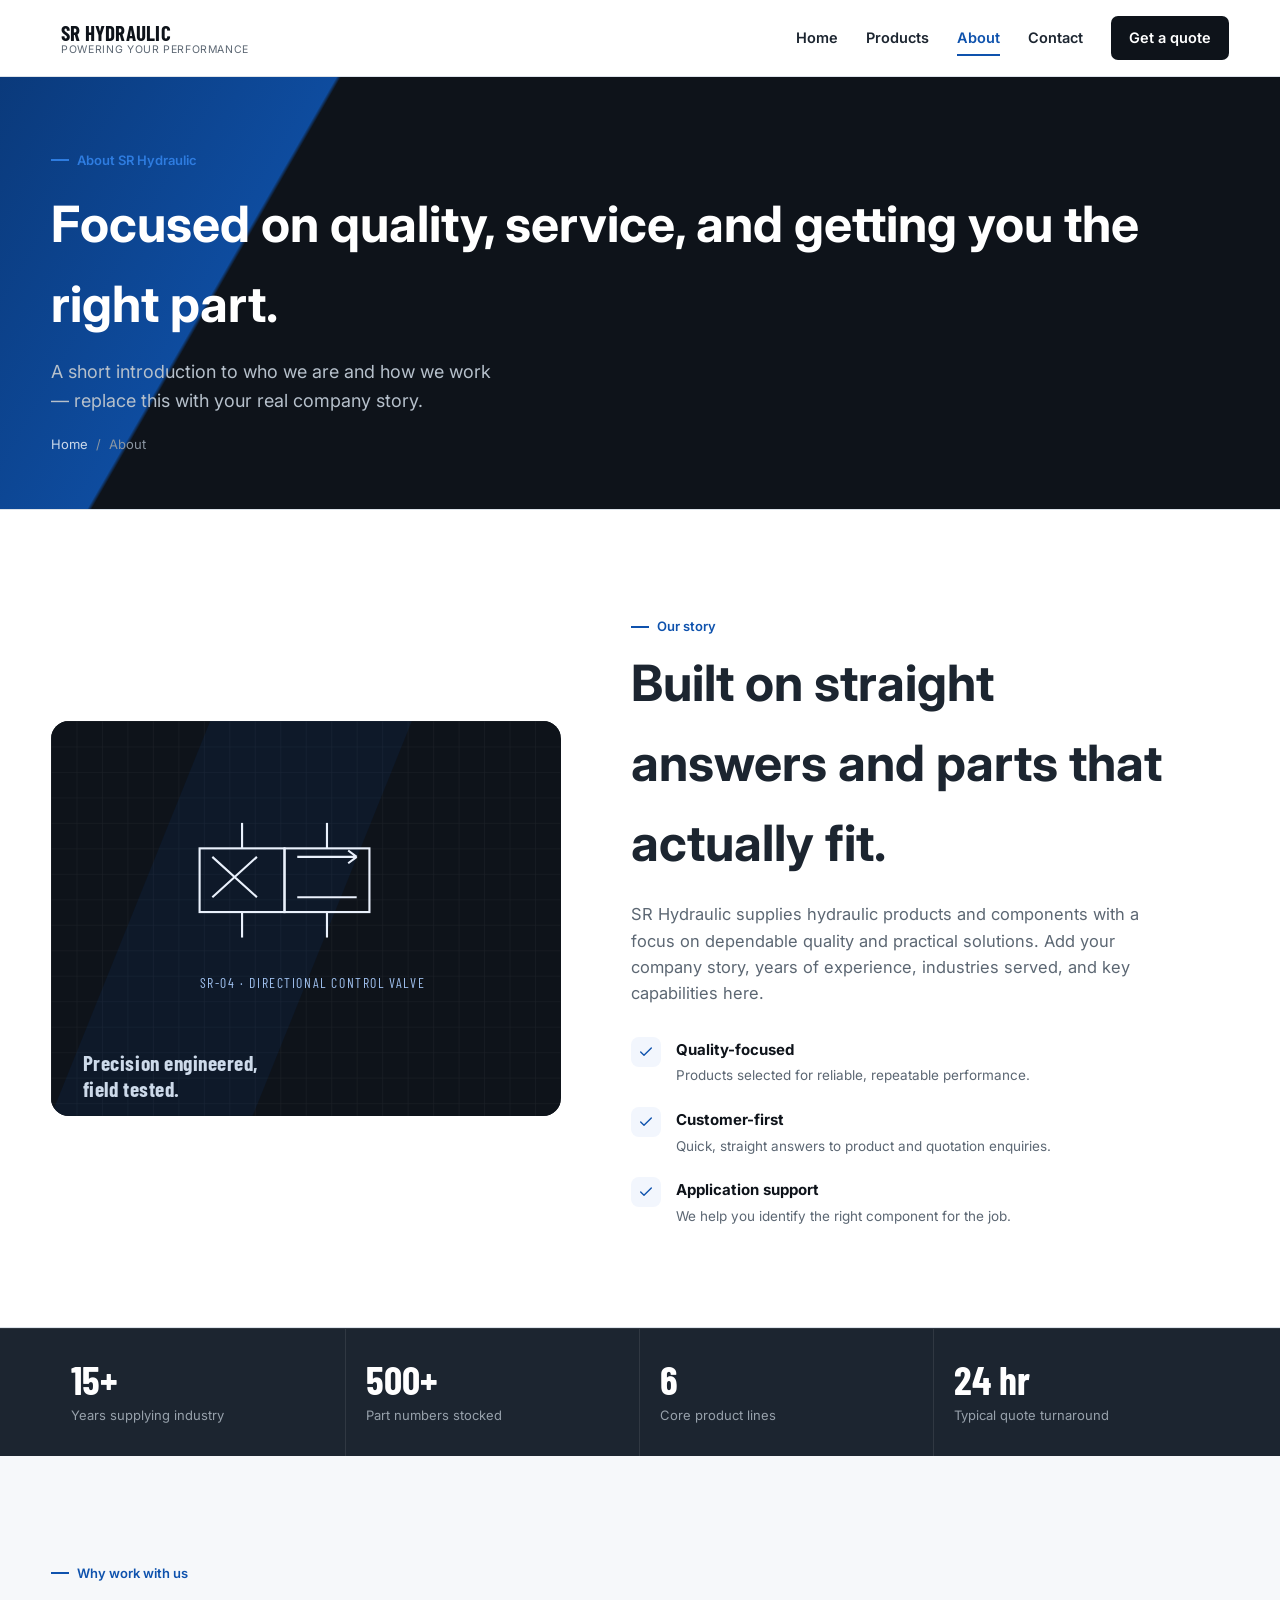
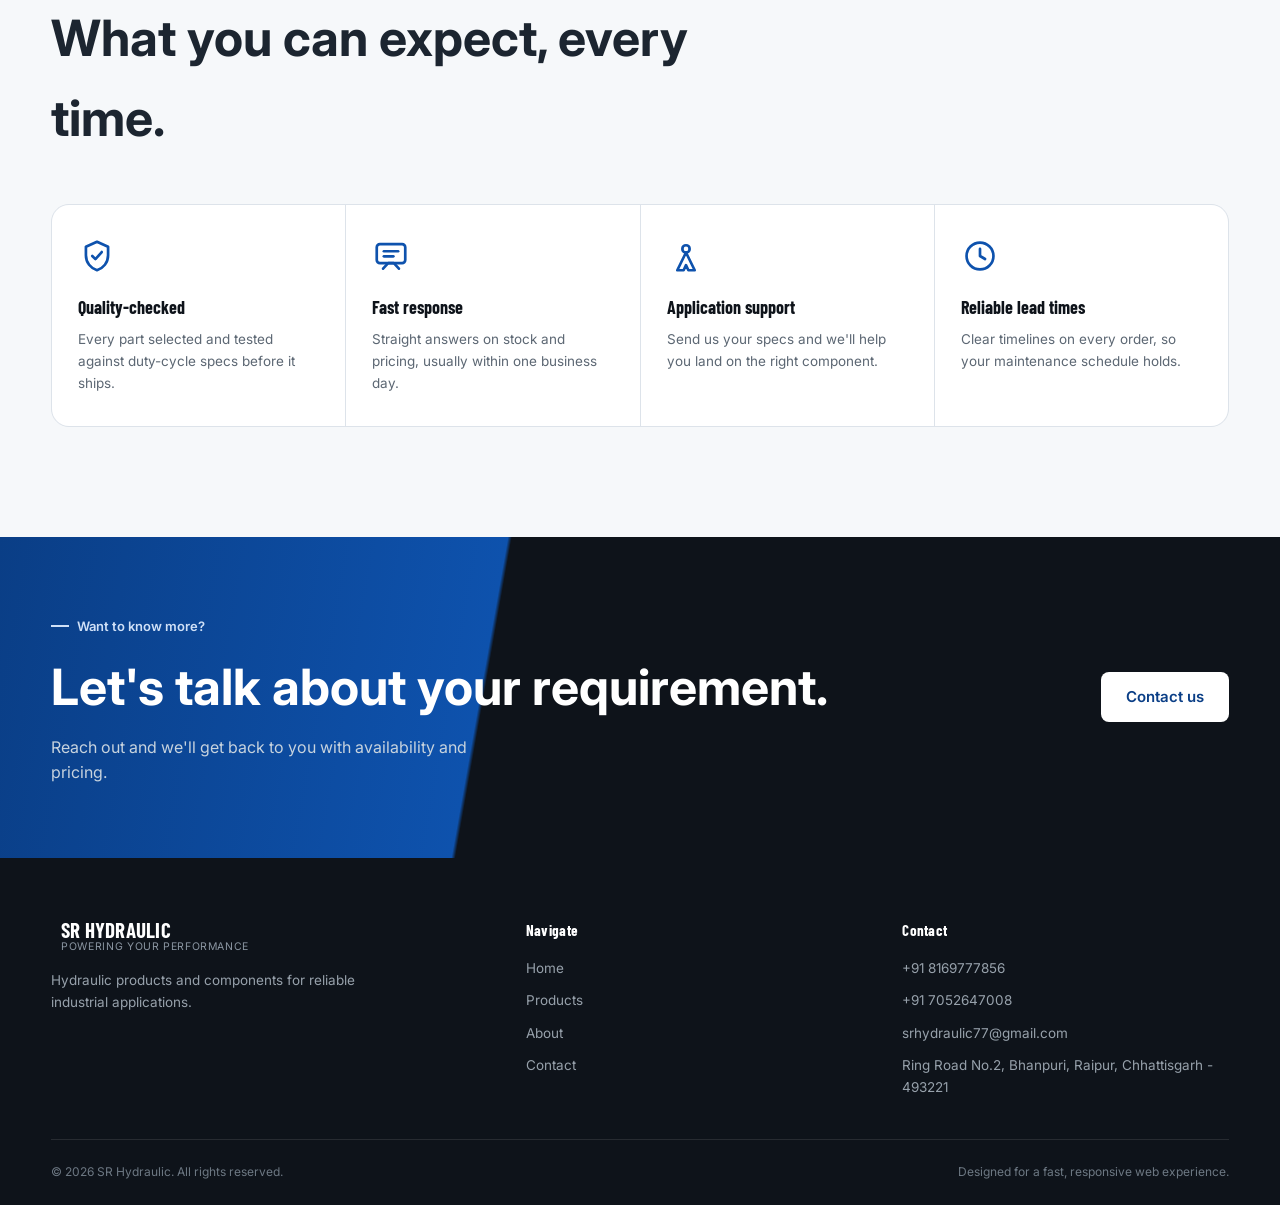
==== about.html @ 44d7937c "New upload V1" ====
<!DOCTYPE html>
<html lang="en">
<head>
  <meta charset="UTF-8" />
  <meta name="viewport" content="width=device-width, initial-scale=1.0" />
  <meta name="description" content="About SR Hydraulic - quality-focused supplier of hydraulic products and components." />
  <meta name="author" content="SR Hydraulic" />
  <title>About | SR Hydraulic</title>

  <link rel="preconnect" href="https://fonts.googleapis.com" />
  <link rel="preconnect" href="https://fonts.gstatic.com" crossorigin />
  <link href="https://fonts.googleapis.com/css2?family=Barlow+Condensed:wght@500;600;700&family=Inter:wght@400;500;600;700&display=swap" rel="stylesheet" />
  <link rel="stylesheet" href="style.css" />
</head>
<body>
  <!-- Header -->
  <header class="site-header">
    <div class="container nav-wrapper">
      <a href="index.html" class="brand" aria-label="SR Hydraulic home">
        <img src="images/logo-mark.png" alt="" class="brand-mark" />
        <span class="brand-text">
          <strong>SR HYDRAULIC</strong>
          <small>POWERING YOUR PERFORMANCE</small>
        </span>
      </a>

      <button class="menu-toggle" type="button" aria-label="Open navigation" aria-expanded="false">
        <span></span>
        <span></span>
        <span></span>
      </button>

      <nav class="main-nav" aria-label="Primary navigation">
        <a href="index.html">Home</a>
        <a href="products.html">Products</a>
        <a href="about.html">About</a>
        <a href="contact.html">Contact</a>
        <a href="contact.html" class="nav-cta">Get a quote</a>
      </nav>
    </div>
  </header>

  <main>
    <!-- Page hero -->
    <section class="page-hero">
      <div class="container">
        <span class="tag">About SR Hydraulic</span>
        <h1>Focused on quality, service, and getting you the right part.</h1>
        <p class="lede">A short introduction to who we are and how we work — replace this with your real company story.</p>
        <nav class="breadcrumb" aria-label="Breadcrumb"><a href="index.html">Home</a><span>/</span><span>About</span></nav>
      </div>
    </section>

    <!-- About -->
    <section class="about-section">
      <div class="container about-grid">
        <div class="about-panel" aria-hidden="true">
          <svg viewBox="0 0 480 372" xmlns="http://www.w3.org/2000/svg">
            <defs>
              <pattern id="grid" width="24" height="24" patternUnits="userSpaceOnUse">
                <path d="M24 0H0V24" fill="none" stroke="#ffffff" stroke-opacity="0.06" stroke-width="1"/>
              </pattern>
            </defs>
            <rect width="480" height="372" fill="#0e131a"/>
            <rect width="480" height="372" fill="url(#grid)"/>
            <polygon points="0,372 190,372 340,0 150,0" fill="#0e52ad" opacity="0.10"/>
            <g transform="translate(140,120)" stroke="#eaf1fc" stroke-width="2" fill="none">
              <rect x="0" y="0" width="80" height="60"/>
              <rect x="80" y="0" width="80" height="60"/>
              <path d="M12 46 L54 8 M54 46 L12 8"/>
              <path d="M92 8 L148 8 M148 8 L140 2 M148 8 L140 14"/>
              <path d="M92 46 L148 46"/>
              <line x1="40" y1="-24" x2="40" y2="0"/>
              <line x1="120" y1="-24" x2="120" y2="0"/>
              <line x1="40" y1="60" x2="40" y2="84"/>
              <line x1="120" y1="60" x2="120" y2="84"/>
            </g>
            <text x="140" y="252" fill="#9fc0ee" font-size="13" font-family="Barlow Condensed, sans-serif" letter-spacing="1.5">SR-04 &#183; DIRECTIONAL CONTROL VALVE</text>
            <text x="30" y="330" fill="#cddaea" font-size="20" font-family="Barlow Condensed, sans-serif" font-weight="700" letter-spacing="0.5">Precision engineered,</text>
            <text x="30" y="354" fill="#cddaea" font-size="20" font-family="Barlow Condensed, sans-serif" font-weight="700" letter-spacing="0.5">field tested.</text>
          </svg>
        </div>
        <div class="about-content">
          <span class="tag">Our story</span>
          <h2>Built on straight answers and parts that actually fit.</h2>
          <p class="lede">
            SR Hydraulic supplies hydraulic products and components with a focus on
            dependable quality and practical solutions. Add your company story, years
            of experience, industries served, and key capabilities here.
          </p>
          <div class="feature-list">
            <div class="feature-item">
              <span class="feature-icon" aria-hidden="true">
                <svg viewBox="0 0 24 24" fill="none" stroke="currentColor" stroke-width="2" stroke-linecap="round" stroke-linejoin="round"><path d="M20 6L9 17l-5-5"/></svg>
              </span>
              <div><strong>Quality-focused</strong><p>Products selected for reliable, repeatable performance.</p></div>
            </div>
            <div class="feature-item">
              <span class="feature-icon" aria-hidden="true">
                <svg viewBox="0 0 24 24" fill="none" stroke="currentColor" stroke-width="2" stroke-linecap="round" stroke-linejoin="round"><path d="M20 6L9 17l-5-5"/></svg>
              </span>
              <div><strong>Customer-first</strong><p>Quick, straight answers to product and quotation enquiries.</p></div>
            </div>
            <div class="feature-item">
              <span class="feature-icon" aria-hidden="true">
                <svg viewBox="0 0 24 24" fill="none" stroke="currentColor" stroke-width="2" stroke-linecap="round" stroke-linejoin="round"><path d="M20 6L9 17l-5-5"/></svg>
              </span>
              <div><strong>Application support</strong><p>We help you identify the right component for the job.</p></div>
            </div>
          </div>
        </div>
      </div>
    </section>

    <!-- Stats -->
    <section class="stats-strip" aria-label="SR Hydraulic at a glance">
      <div class="container stats-grid">
        <div class="stat"><strong>15+</strong><span>Years supplying industry</span></div>
        <div class="stat"><strong>500+</strong><span>Part numbers stocked</span></div>
        <div class="stat"><strong>6</strong><span>Core product lines</span></div>
        <div class="stat"><strong>24 hr</strong><span>Typical quote turnaround</span></div>
      </div>
    </section>

    <!-- Capabilities -->
    <section class="capabilities-section" style="padding-top:100px;">
      <div class="container">
        <div class="section-heading">
          <span class="tag">Why work with us</span>
          <h2>What you can expect, every time.</h2>
        </div>
        <div class="capability-grid">
          <div class="capability">
            <div class="capability-icon" aria-hidden="true">
              <svg viewBox="0 0 24 24" fill="none" stroke="currentColor" stroke-width="1.7" stroke-linecap="round" stroke-linejoin="round">
                <path d="M12 3l7 3.2v5.3c0 4.7-3 8.2-7 9.5-4-1.3-7-4.8-7-9.5V6.2z"/>
                <path d="M9 12l2 2 4-4.5"/>
              </svg>
            </div>
            <h3>Quality-checked</h3>
            <p>Every part selected and tested against duty-cycle specs before it ships.</p>
          </div>
          <div class="capability">
            <div class="capability-icon" aria-hidden="true">
              <svg viewBox="0 0 24 24" fill="none" stroke="currentColor" stroke-width="1.7" stroke-linecap="round" stroke-linejoin="round">
                <rect x="3" y="4.5" width="18" height="12" rx="2"/>
                <path d="M7 20l3.2-3.5h3.6L17 20"/>
                <line x1="7.5" y1="9" x2="16.5" y2="9"/>
                <line x1="7.5" y1="12.2" x2="13.5" y2="12.2"/>
              </svg>
            </div>
            <h3>Fast response</h3>
            <p>Straight answers on stock and pricing, usually within one business day.</p>
          </div>
          <div class="capability">
            <div class="capability-icon" aria-hidden="true">
              <svg viewBox="0 0 24 24" fill="none" stroke="currentColor" stroke-width="1.7" stroke-linecap="round" stroke-linejoin="round">
                <circle cx="12" cy="7.5" r="2.3"/>
                <path d="M12 9.8L6.5 21h4l1.5-3.2 1.5 3.2h4z"/>
              </svg>
            </div>
            <h3>Application support</h3>
            <p>Send us your specs and we'll help you land on the right component.</p>
          </div>
          <div class="capability">
            <div class="capability-icon" aria-hidden="true">
              <svg viewBox="0 0 24 24" fill="none" stroke="currentColor" stroke-width="1.7" stroke-linecap="round" stroke-linejoin="round">
                <circle cx="12" cy="12" r="8.5"/>
                <path d="M12 7.5V12l3.2 1.9"/>
              </svg>
            </div>
            <h3>Reliable lead times</h3>
            <p>Clear timelines on every order, so your maintenance schedule holds.</p>
          </div>
        </div>
      </div>
    </section>

    <!-- CTA -->
    <section class="cta-section">
      <div class="container cta-inner">
        <div>
          <span class="tag">Want to know more?</span>
          <h2>Let's talk about your requirement.</h2>
          <p>Reach out and we'll get back to you with availability and pricing.</p>
        </div>
        <a href="contact.html" class="btn btn-light">Contact us</a>
      </div>
    </section>
  </main>

  <!-- Footer -->
  <footer class="site-footer">
    <div class="container footer-inner">
      <div>
        <a href="index.html" class="brand footer-brand">
          <img src="images/logo-mark.png" alt="" class="brand-mark" />
          <span class="brand-text"><strong>SR HYDRAULIC</strong><small>POWERING YOUR PERFORMANCE</small></span>
        </a>
        <p>Hydraulic products and components for reliable industrial applications.</p>
      </div>
      <div class="footer-col">
        <h4>Navigate</h4>
        <div class="footer-links">
          <a href="index.html">Home</a>
          <a href="products.html">Products</a>
          <a href="about.html">About</a>
          <a href="contact.html">Contact</a>
        </div>
      </div>
      <div class="footer-col">
        <h4>Contact</h4>
        <div class="footer-links">
          <a href="tel:+918169777856">+91 8169777856</a>
          <a href="tel:+917052647008">+91 7052647008</a>
          <a href="mailto:srhydraulic77@gmail.com">srhydraulic77@gmail.com</a>
          <span style="color:#97a1ab">Ring Road No.2, Bhanpuri, Raipur, Chhattisgarh - 493221</span>
        </div>
      </div>
    </div>
    <div class="container footer-bottom">
      <span>&copy; 2026 SR Hydraulic. All rights reserved.</span>
      <span>Designed for a fast, responsive web experience.</span>
    </div>
  </footer>

  <script src="script.js"></script>
</body>
</html>
---- style.css ----
/* ============================================================
   SR HYDRAULIC — design tokens
   Palette pulled from the brand mark: signal blue + graphite navy.
   Display type: Barlow Condensed (technical, stencil-adjacent)
   Body type: Inter
   ============================================================ */
:root {
  --navy-950: #0e131a;
  --navy-800: #1c2530;
  --navy-700: #2a3542;
  --blue-600: #0e52ad;
  --blue-700: #0a3e86;
  --blue-500: #2e7ce0;
  --blue-100: #e6eefb;
  --blue-050: #f2f6fd;
  --steel-500: #5c6773;
  --steel-300: #97a1ab;
  --line: #dde3ea;
  --bg: #f6f8fa;
  --white: #ffffff;
  --shadow: 0 18px 40px rgba(14, 22, 33, 0.09);
  --shadow-sm: 0 6px 16px rgba(14, 22, 33, 0.07);
  --radius-lg: 18px;
  --radius-md: 12px;
  --container: 1200px;
}

* { box-sizing: border-box; margin: 0; padding: 0; }
html { scroll-behavior: smooth; }
body {
  font-family: 'Inter', system-ui, -apple-system, BlinkMacSystemFont, 'Segoe UI', sans-serif;
  color: var(--navy-800);
  background: var(--bg);
  line-height: 1.6;
  -webkit-font-smoothing: antialiased;
}
img { display: block; max-width: 100%; }
a { color: inherit; text-decoration: none; }
button, input, textarea { font: inherit; }
.container { width: min(92%, var(--container)); margin-inline: auto; }
:focus-visible { outline: 2px solid var(--blue-600); outline-offset: 3px; }

.display {
  font-family: 'Barlow Condensed', 'Inter', sans-serif;
  font-weight: 700;
  letter-spacing: -0.01em;
  line-height: 1.02;
  color: var(--navy-950);
}
h1 { font-size: clamp(38px, 4.6vw, 58px); }
h2 { font-size: clamp(32px, 4vw, 50px); }
h3 { font-size: 22px; font-family: 'Barlow Condensed', sans-serif; font-weight: 700; color: var(--navy-950); }
p { color: var(--steel-500); }
.lede { font-size: 18px; max-width: 40ch; color: var(--steel-500); }

.tag {
  display: inline-flex;
  align-items: center;
  gap: 8px;
  font-size: 13px;
  font-weight: 600;
  color: var(--blue-600);
}
.tag::before {
  content: '';
  width: 18px;
  height: 2px;
  background: var(--blue-600);
  display: inline-block;
}

.btn {
  display: inline-flex;
  align-items: center;
  justify-content: center;
  gap: 8px;
  min-height: 50px;
  padding: 0 24px;
  border-radius: 8px;
  font-weight: 600;
  font-size: 15px;
  border: 1px solid transparent;
  transition: transform .18s ease, background .18s ease, border-color .18s ease, color .18s ease;
  cursor: pointer;
}
.btn:hover { transform: translateY(-2px); }
.btn-primary { background: var(--blue-600); color: #fff; }
.btn-primary:hover { background: var(--blue-700); }
.btn-secondary { background: transparent; border-color: rgba(255,255,255,.35); color: #fff; }
.btn-secondary:hover { border-color: #fff; background: rgba(255,255,255,.08); }
.btn-outline { background: #fff; border-color: var(--line); color: var(--navy-800); }
.btn-outline:hover { border-color: var(--blue-600); color: var(--blue-600); }
.btn-light { background: #fff; color: var(--blue-700); }
.btn-light:hover { background: var(--blue-050); }
.btn-full { width: 100%; border: 0; cursor: pointer; }

/* ---------- Header ---------- */
.site-header {
  position: sticky;
  top: 0;
  z-index: 100;
  background: rgba(255, 255, 255, 0.92);
  backdrop-filter: blur(14px);
  border-bottom: 1px solid var(--line);
}
.nav-wrapper { min-height: 76px; display: flex; align-items: center; justify-content: space-between; gap: 24px; }
.brand { display: inline-flex; align-items: center; gap: 10px; }
.brand-mark { height: 34px; width: auto; display: block; }
.brand-text { display: grid; line-height: 1.1; }
.brand-text strong {
  font-family: 'Barlow Condensed', sans-serif;
  font-size: 21px;
  font-weight: 700;
  letter-spacing: 0.01em;
  color: var(--navy-950);
}
.brand-text small { color: var(--steel-500); font-size: 10.5px; letter-spacing: 0.06em; }
.main-nav { display: flex; align-items: center; gap: 28px; font-weight: 600; font-size: 14.5px; }
.main-nav a:not(.nav-cta) { position: relative; padding: 4px 0; color: var(--navy-800); }
.main-nav a:not(.nav-cta)::after {
  content: '';
  position: absolute; left: 0; right: 100%; bottom: -2px; height: 2px;
  background: var(--blue-600); transition: right .2s ease;
}
.main-nav a:not(.nav-cta):hover::after { right: 0; }
.nav-cta { padding: 10px 18px; border-radius: 7px; background: var(--navy-950); color: #fff; }
.nav-cta:hover { background: var(--blue-600); }
.menu-toggle { display: none; border: 0; background: transparent; cursor: pointer; padding: 6px; }
.menu-toggle span { display: block; width: 22px; height: 2px; background: var(--navy-950); margin: 5px 0; transition: transform .2s ease, opacity .2s ease; }

/* ---------- Shared section rhythm ---------- */
section { scroll-margin-top: 84px; }

/* ---------- Hero ---------- */
.hero {
  position: relative;
  background: var(--navy-950);
  overflow: hidden;
  padding: 84px 0 0;
}
.hero-grid { display: grid; grid-template-columns: 1.02fr .98fr; align-items: center; gap: 20px; position: relative; z-index: 2; }
.hero-content { padding-bottom: 88px; }
.hero-content .tag { color: var(--blue-500); }
.hero-content .tag::before { background: var(--blue-500); }
.hero h1 { color: #fff; margin-top: 16px; }
.hero h1 .accent-line { display: block; color: var(--blue-500); }
.hero-content > p.lede { color: #b6c0cb; margin-top: 22px; font-size: 18px; }
.hero-actions { display: flex; flex-wrap: wrap; gap: 14px; margin-top: 34px; }

.hero-visual {
  position: relative;
  align-self: stretch;
  min-height: 480px;
  display: flex;
  align-items: flex-end;
}
.hero-diagonal {
  position: absolute;
  inset: 0;
  background: linear-gradient(160deg, var(--blue-600) 0%, var(--blue-700) 46%, var(--navy-800) 46.2%, var(--navy-800) 100%);
  clip-path: polygon(18% 0, 100% 0, 100% 100%, 0% 100%);
}
.hero-schematic { position: relative; width: 100%; padding: 56px 34px 0; z-index: 1; }
.hero-schematic svg { width: 100%; height: auto; }
.hero-badge {
  position: relative;
  z-index: 2;
  margin: 0 34px 40px;
  max-width: 270px;
  padding: 18px 20px;
  border-radius: 14px;
  background: rgba(14, 19, 26, 0.55);
  border: 1px solid rgba(255,255,255,.14);
  backdrop-filter: blur(6px);
}
.hero-badge strong { display: block; font-size: 14px; color: #fff; }
.hero-badge span { display: block; font-size: 12.5px; margin-top: 4px; color: #b6c0cb; }

/* ---------- Stats strip ---------- */
.stats-strip { background: var(--navy-800); border-top: 1px solid rgba(255,255,255,.08); }
.stats-grid {
  display: grid;
  grid-template-columns: repeat(4, 1fr);
}
.stat {
  padding: 30px 20px;
  text-align: left;
  border-right: 1px solid rgba(255,255,255,.09);
}
.stat:last-child { border-right: 0; }
.stat strong {
  display: block;
  font-family: 'Barlow Condensed', sans-serif;
  font-size: 40px;
  font-weight: 700;
  color: #fff;
  line-height: 1;
}
.stat span { display: block; margin-top: 6px; font-size: 13px; color: #97a1ab; }

/* ---------- Section heading ---------- */
.section-heading { max-width: 640px; margin-bottom: 46px; }
.section-heading h2 { margin-top: 14px; }
.section-heading p { margin-top: 14px; font-size: 16px; }
.section-heading-row {
  display: flex; justify-content: space-between; align-items: flex-end; gap: 40px; margin-bottom: 46px;
}
.section-heading-row .section-heading { margin-bottom: 0; }

/* ---------- Products ---------- */
.products-section { padding: 110px 0 100px; }
.product-grid { display: grid; grid-template-columns: repeat(3, minmax(0, 1fr)); gap: 22px; }
.product-card {
  background: var(--white);
  border: 1px solid var(--line);
  border-radius: var(--radius-lg);
  padding: 30px 26px 26px;
  transition: transform .22s ease, box-shadow .22s ease, border-color .22s ease;
}
.product-card:hover { transform: translateY(-4px); box-shadow: var(--shadow-sm); border-color: transparent; }
.product-icon {
  width: 56px; height: 56px;
  display: grid; place-items: center;
  border-radius: 12px;
  background: var(--blue-050);
  color: var(--blue-600);
  margin-bottom: 20px;
}
.product-icon svg { width: 30px; height: 30px; }
.product-category { color: var(--blue-600); font-size: 11.5px; font-weight: 700; letter-spacing: 0.04em; }
.product-card h3 { margin-top: 8px; }
.product-card > p { margin-top: 9px; font-size: 14.5px; }
.product-link {
  display: inline-block; margin-top: 18px; font-weight: 600; font-size: 13.5px; color: var(--navy-950);
  border-bottom: 1px solid var(--line); padding-bottom: 2px;
}
.product-card:hover .product-link { color: var(--blue-600); border-color: var(--blue-600); }

/* ---------- Capabilities ---------- */
.capabilities-section { padding: 0 0 110px; }
.capability-grid { display: grid; grid-template-columns: repeat(4, 1fr); gap: 1px; background: var(--line); border: 1px solid var(--line); border-radius: var(--radius-lg); overflow: hidden; }
.capability {
  background: var(--white);
  padding: 32px 26px;
}
.capability-icon { width: 38px; height: 38px; color: var(--blue-600); margin-bottom: 18px; }
.capability-icon svg { width: 100%; height: 100%; }
.capability h3 { font-size: 18px; }
.capability p { margin-top: 8px; font-size: 13.5px; }

/* ---------- About ---------- */
.about-section { padding: 100px 0; background: var(--white); border-top: 1px solid var(--line); border-bottom: 1px solid var(--line); }
.about-grid { display: grid; grid-template-columns: .92fr 1.08fr; gap: 70px; align-items: center; }
.about-panel {
  position: relative;
  aspect-ratio: 4 / 3.1;
  border-radius: var(--radius-lg);
  background: var(--navy-950);
  overflow: hidden;
}
.about-panel svg { width: 100%; height: 100%; }
.about-content .tag { margin-bottom: 6px; }
.about-content h2 { max-width: 560px; }
.about-content > p.lede { margin-top: 18px; max-width: 54ch; font-size: 16.5px; }
.feature-list { display: grid; gap: 20px; margin-top: 30px; }
.feature-item { display: flex; gap: 15px; align-items: flex-start; }
.feature-icon {
  flex: 0 0 auto; width: 30px; height: 30px; display: grid; place-items: center;
  border-radius: 8px; background: var(--blue-050); color: var(--blue-600);
}
.feature-icon svg { width: 16px; height: 16px; }
.feature-item strong { font-size: 15px; color: var(--navy-950); }
.feature-item p { font-size: 13.5px; margin-top: 3px; }

/* ---------- CTA ---------- */
.cta-section {
  position: relative;
  padding: 72px 0;
  background: linear-gradient(100deg, var(--blue-700) 0%, var(--blue-600) 38%, var(--navy-950) 38.3%, var(--navy-950) 100%);
  color: #fff;
  overflow: hidden;
}
.cta-inner { display: flex; align-items: center; justify-content: space-between; gap: 35px; }
.cta-section .tag { color: #cfe0f7; }
.cta-section .tag::before { background: #cfe0f7; }
.cta-section h2 { color: #fff; margin-top: 10px; }
.cta-section p { color: #c7d3de; margin-top: 8px; max-width: 46ch; }

/* ---------- Contact ---------- */
.contact-section { padding: 110px 0; }
.contact-grid { display: grid; grid-template-columns: .88fr 1.12fr; gap: 70px; align-items: start; }
.contact-copy h2 { max-width: 480px; }
.contact-copy > p.lede { margin-top: 16px; max-width: 50ch; }
.contact-details { display: grid; gap: 14px; margin-top: 32px; }
.contact-item { display: flex; gap: 14px; align-items: center; }
.contact-icon { width: 44px; height: 44px; display: grid; place-items: center; border-radius: 10px; background: var(--blue-050); color: var(--blue-600); flex: 0 0 auto; }
.contact-icon svg { width: 19px; height: 19px; }
.contact-item small, .contact-item strong { display: block; }
.contact-item small { color: var(--steel-500); font-size: 11.5px; }
.contact-item strong { font-size: 14.5px; margin-top: 2px; font-weight: 600; }
.social-links { display: flex; flex-wrap: wrap; gap: 9px; margin-top: 30px; }
.social-links a { border: 1px solid var(--line); border-radius: 999px; padding: 9px 15px; font-size: 12.5px; font-weight: 600; }
.social-links a:hover { border-color: var(--blue-600); color: var(--blue-600); }

.contact-form { background: #fff; padding: 30px; border: 1px solid var(--line); border-radius: var(--radius-lg); box-shadow: var(--shadow-sm); }
.form-row { display: grid; grid-template-columns: 1fr 1fr; gap: 14px; }
.form-group { display: grid; gap: 7px; margin-bottom: 16px; }
.form-group label { font-size: 12.5px; font-weight: 600; color: var(--navy-800); }
.form-group input, .form-group textarea {
  width: 100%; border: 1px solid var(--line); border-radius: 9px; padding: 12px 13px;
  outline: none; background: var(--bg); color: var(--navy-950);
}
.form-group input:focus, .form-group textarea:focus { border-color: var(--blue-600); box-shadow: 0 0 0 3px rgba(14, 82, 173, .1); background: #fff; }
.form-group textarea { resize: vertical; min-height: 130px; }
.form-note { font-size: 11.5px; margin-top: 12px; color: var(--steel-300); }

/* ---------- Footer ---------- */
.site-footer { background: var(--navy-950); color: #fff; padding: 60px 0 24px; }
.footer-inner { display: grid; grid-template-columns: 1.3fr 1fr 1fr; gap: 50px; padding-bottom: 40px; }
.footer-brand { margin-bottom: 14px; }
.footer-brand .brand-text strong { color: #fff; }
.footer-brand .brand-text small { color: #8b96a2; }
.footer-inner p { color: #97a1ab; max-width: 320px; font-size: 13.5px; margin-top: 4px; }
.footer-col h4 { font-family: 'Barlow Condensed', sans-serif; font-size: 15px; font-weight: 700; color: #fff; margin-bottom: 16px; letter-spacing: 0.02em; }
.footer-links { display: grid; gap: 11px; font-size: 13.5px; }
.footer-links a { color: #97a1ab; }
.footer-links a:hover { color: #fff; }
.footer-bottom {
  border-top: 1px solid rgba(255,255,255,.1); padding-top: 22px;
  display: flex; justify-content: space-between; gap: 20px; color: #6d7883; font-size: 12px;
}

/* ============================================================
   Responsive
   ============================================================ */
@media (max-width: 1020px) {
  .hero-grid { grid-template-columns: 1fr; }
  .hero-visual { min-height: 340px; margin-top: 10px; }
  .hero-content { padding-bottom: 50px; }
  .about-grid, .contact-grid { grid-template-columns: 1fr; gap: 46px; }
  .about-panel { max-width: 560px; }
  .product-grid { grid-template-columns: repeat(2, minmax(0, 1fr)); }
  .capability-grid { grid-template-columns: repeat(2, 1fr); }
  .stats-grid { grid-template-columns: repeat(2, 1fr); }
  .stat:nth-child(2) { border-right: 0; }
  .stat { border-bottom: 1px solid rgba(255,255,255,.09); }
  .footer-inner { grid-template-columns: 1fr 1fr; }
}

@media (max-width: 720px) {
  .nav-wrapper { min-height: 68px; }
  .menu-toggle { display: block; }
  .main-nav {
    display: none; position: absolute; top: 68px; left: 0; width: 100%; padding: 14px 4% 20px;
    background: #fff; border-bottom: 1px solid var(--line); box-shadow: 0 12px 24px rgba(17,35,45,.08);
    flex-direction: column; align-items: stretch; gap: 0;
  }
  .main-nav.is-open { display: flex; }
  .main-nav a:not(.nav-cta) { padding: 13px 0; }
  .main-nav a:not(.nav-cta)::after { display: none; }
  .nav-cta { text-align: center; margin-top: 6px; }

  .hero { padding-top: 56px; }
  .hero-content { padding-bottom: 40px; }
  .hero-actions { flex-direction: column; align-items: stretch; }
  .hero-diagonal { clip-path: polygon(0 8%, 100% 0, 100% 100%, 0 100%); }

  .section-heading-row { flex-direction: column; align-items: flex-start; gap: 16px; }
  .products-section, .capabilities-section + .about-section, .about-section, .contact-section { padding: 70px 0; }
  .products-section { padding-top: 76px; }
  .capabilities-section { padding-bottom: 76px; }
  .product-grid { grid-template-columns: 1fr; }
  .capability-grid { grid-template-columns: 1fr; }
  .stats-grid { grid-template-columns: 1fr 1fr; }

  .cta-inner { flex-direction: column; align-items: flex-start; }
  .contact-form { padding: 22px; }
  .form-row { grid-template-columns: 1fr; gap: 0; }

  .footer-inner { grid-template-columns: 1fr; gap: 30px; }
  .footer-bottom { flex-direction: column; }
}

@media (max-width: 430px) {
  h1 { font-size: 38px; }
  h2 { font-size: 29px; }
  .brand-text small { display: none; }
  .stats-grid { grid-template-columns: 1fr 1fr; }
  .stat { padding: 22px 16px; }
}

/* ============================================================
   Nav active state + animated menu icon
   ============================================================ */
.main-nav a[aria-current="page"]:not(.nav-cta) { color: var(--blue-600); }
.main-nav a[aria-current="page"]:not(.nav-cta)::after { right: 0; }
.menu-toggle.is-active span:nth-child(1) { transform: translateY(7px) rotate(45deg); }
.menu-toggle.is-active span:nth-child(2) { opacity: 0; }
.menu-toggle.is-active span:nth-child(3) { transform: translateY(-7px) rotate(-45deg); }

/* ============================================================
   Inner-page hero banner (Products / About / Contact)
   ============================================================ */
.page-hero {
  position: relative;
  background: var(--navy-950);
  overflow: hidden;
  padding: 66px 0 54px;
}
.page-hero::before {
  content: '';
  position: absolute; inset: 0;
  background: linear-gradient(120deg, var(--blue-700) 0%, var(--blue-600) 22%, transparent 22.3%);
  opacity: 0.9;
}
.page-hero .container { position: relative; z-index: 1; }
.page-hero .tag { color: var(--blue-500); }
.page-hero .tag::before { background: var(--blue-500); }
.page-hero h1 { color: #fff; margin-top: 14px; font-size: clamp(34px, 4.4vw, 50px); }
.page-hero p.lede { color: #b6c0cb; margin-top: 14px; }
.breadcrumb { display: flex; gap: 8px; align-items: center; font-size: 13px; color: #8b96a2; margin-top: 18px; }
.breadcrumb a { color: #cddaea; }
.breadcrumb a:hover { color: #fff; }

/* ============================================================
   Product image frame (used in product cards + carousel)
   ============================================================ */
 .product-image {
  width: 100%;
  height: 300px;
  border-radius: var(--radius-md);
  overflow: hidden;
  background: #fff;
  margin-bottom: 18px;
  display: flex;
  align-items: center;
  justify-content: center;
}

.product-image img {
  width: 100%;
  height: 100%;
  object-fit: contain;
  object-position: center;
}
 
 
   /**  
.product-image {
  aspect-ratio: 4 / 3;
  border-radius: var(--radius-md);
  overflow: hidden;
  background: var(--navy-950);
  margin-bottom: 18px;
}
.product-image img { width: 100%; height: 100%; object-fit: cover; }**/

.product-card.has-image .product-icon { display: none; }
.product-card .card-actions { display: flex; align-items: center; gap: 16px; margin-top: 18px; }
.btn-enquire {
  display: inline-flex; align-items: center; gap: 8px;
  border: 1px solid var(--blue-600); color: var(--blue-600);
  background: transparent; border-radius: 8px; padding: 10px 16px;
  font-weight: 600; font-size: 13.5px; cursor: pointer;
  transition: background .18s ease, color .18s ease, transform .18s ease;
}
.btn-enquire:hover { background: var(--blue-600); color: #fff; transform: translateY(-2px); }

/* Products page grid gets a touch more breathing room per card */
.products-page .product-grid { gap: 26px; }
.products-page .product-card { padding: 20px 20px 24px; }

/* ============================================================
   Featured products carousel (Home)
   ============================================================ */
.carousel-section { padding: 100px 0 110px; }
.carousel-wrap { position: relative; }
.carousel-viewport { overflow: hidden; }
.carousel-track {
  display: flex;
  gap: 22px;
  transition: transform .5s cubic-bezier(.22,.61,.36,1);
  will-change: transform;
}
.carousel-slide {
  flex: 0 0 calc((100% - 44px) / 3);
  min-width: 0;
}
.carousel-card {
  background: var(--white);
  border: 1px solid var(--line);
  border-radius: var(--radius-lg);
  overflow: hidden;
  height: 100%;
  display: flex;
  flex-direction: column;
  transition: box-shadow .22s ease, transform .22s ease;
}
.carousel-card:hover { box-shadow: var(--shadow-sm); transform: translateY(-4px); }
.carousel-card .product-image { margin-bottom: 0; border-radius: 0; aspect-ratio: 4/3; }
.carousel-card-body { padding: 22px 22px 24px; display: flex; flex-direction: column; flex: 1; }
.carousel-card-body p { font-size: 14px; margin-top: 8px; flex: 1; }
.carousel-card .card-actions { margin-top: 16px; }

.carousel-controls {
  display: flex; align-items: center; justify-content: center; gap: 22px;
  margin-top: 34px;
}
.carousel-arrow {
  width: 44px; height: 44px; border-radius: 50%;
  border: 1px solid var(--line); background: #fff;
  display: grid; place-items: center; cursor: pointer;
  color: var(--navy-950);
  transition: border-color .18s ease, color .18s ease, background .18s ease, transform .18s ease;
}
.carousel-arrow svg { width: 18px; height: 18px; }
.carousel-arrow:hover:not(:disabled) { border-color: var(--blue-600); color: var(--blue-600); transform: translateY(-1px); }
.carousel-arrow:disabled { opacity: 0.35; cursor: default; }
.carousel-dots { display: flex; align-items: center; gap: 9px; }
.carousel-dot {
  width: 8px; height: 8px; border-radius: 50%; border: 0; padding: 0;
  background: var(--line); cursor: pointer; transition: background .18s ease, transform .18s ease;
}
.carousel-dot.is-active { background: var(--blue-600); transform: scale(1.3); }

@media (max-width: 1080px) {
  .carousel-slide { flex-basis: calc((100% - 22px) / 2); }
}
@media (max-width: 720px) {
  .carousel-slide { flex-basis: 100%; }
  .carousel-section { padding: 70px 0 76px; }
}

/* ============================================================
   Enquiry modal
   ============================================================ */
.modal-overlay {
  position: fixed; inset: 0; z-index: 1000;
  background: rgba(14, 19, 26, 0.6);
  backdrop-filter: blur(3px);
  display: flex; align-items: center; justify-content: center;
  padding: 20px;
  opacity: 0; visibility: hidden;
  transition: opacity .25s ease, visibility 0s linear .25s;
}
.modal-overlay.is-open { opacity: 1; visibility: visible; transition: opacity .25s ease; }
.modal-dialog {
  background: #fff;
  border-radius: var(--radius-lg);
  width: 100%; max-width: 480px;
  max-height: 90vh; overflow-y: auto;
  padding: 30px;
  box-shadow: 0 30px 70px rgba(10,14,20,.35);
  transform: translateY(18px) scale(.97);
  opacity: 0;
  transition: transform .3s cubic-bezier(.22,.61,.36,1), opacity .25s ease;
}
.modal-overlay.is-open .modal-dialog { transform: translateY(0) scale(1); opacity: 1; }
.modal-head { display: flex; align-items: flex-start; justify-content: space-between; gap: 20px; margin-bottom: 6px; }
.modal-head h3 { font-size: 24px; }
.modal-close {
  flex: 0 0 auto; width: 34px; height: 34px; border-radius: 50%; border: 1px solid var(--line);
  background: #fff; display: grid; place-items: center; cursor: pointer; color: var(--steel-500);
  transition: border-color .18s ease, color .18s ease;
}
.modal-close:hover { border-color: var(--blue-600); color: var(--blue-600); }
.modal-close svg { width: 15px; height: 15px; }
.modal-sub { font-size: 13.5px; color: var(--steel-500); margin-bottom: 20px; }
body.modal-open { overflow: hidden; }

/* ============================================================
   Contact map
   ============================================================ */
.map-section { padding: 0 0 110px; }
.map-frame {
  border-radius: var(--radius-lg);
  overflow: hidden;
  border: 1px solid var(--line);
  aspect-ratio: 16 / 6;
  background: var(--blue-050);
}
.map-frame iframe { width: 100%; height: 100%; border: 0; display: block; }
.map-note { display: flex; align-items: center; gap: 10px; margin-top: 14px; font-size: 12.5px; color: var(--steel-300); }

@media (max-width: 720px) {
  .map-frame { aspect-ratio: 4 / 5; }
}

@media (prefers-reduced-motion: reduce) {
  * { transition: none !important; }
  html { scroll-behavior: auto; }
}
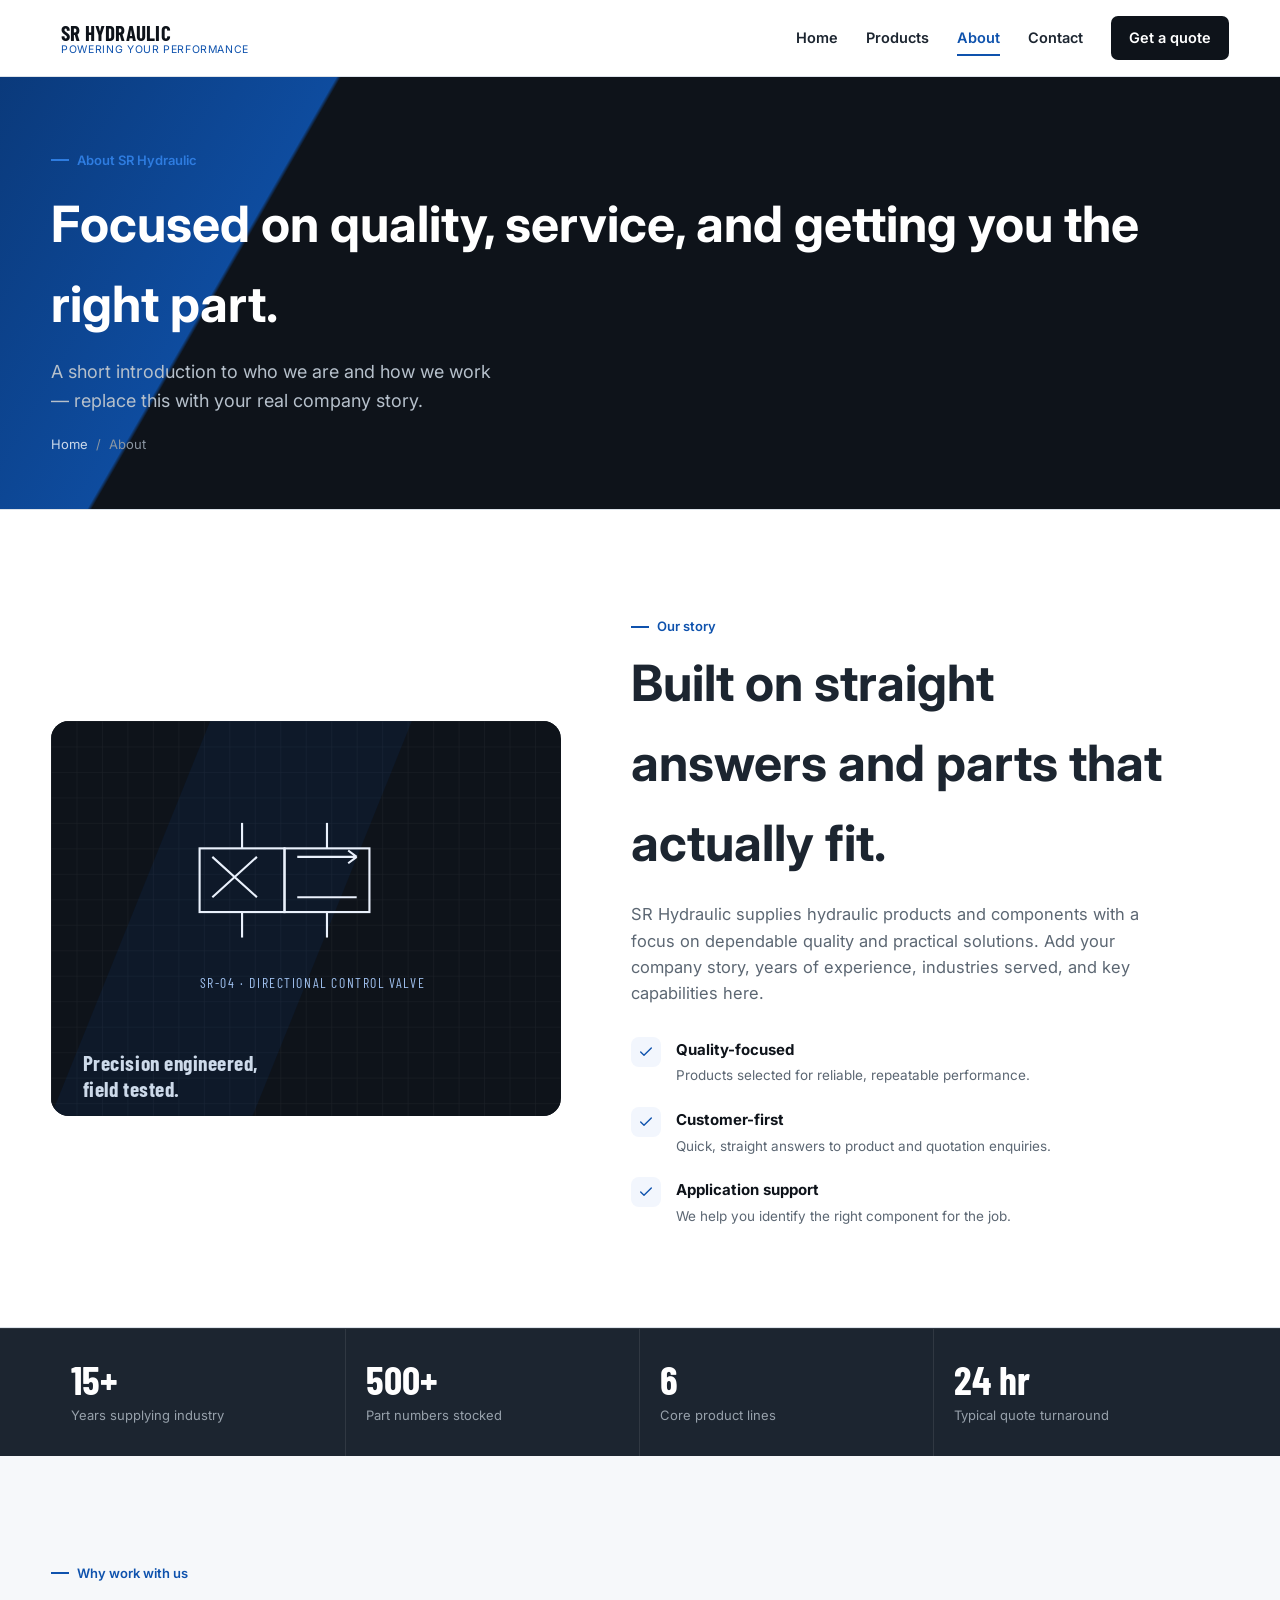
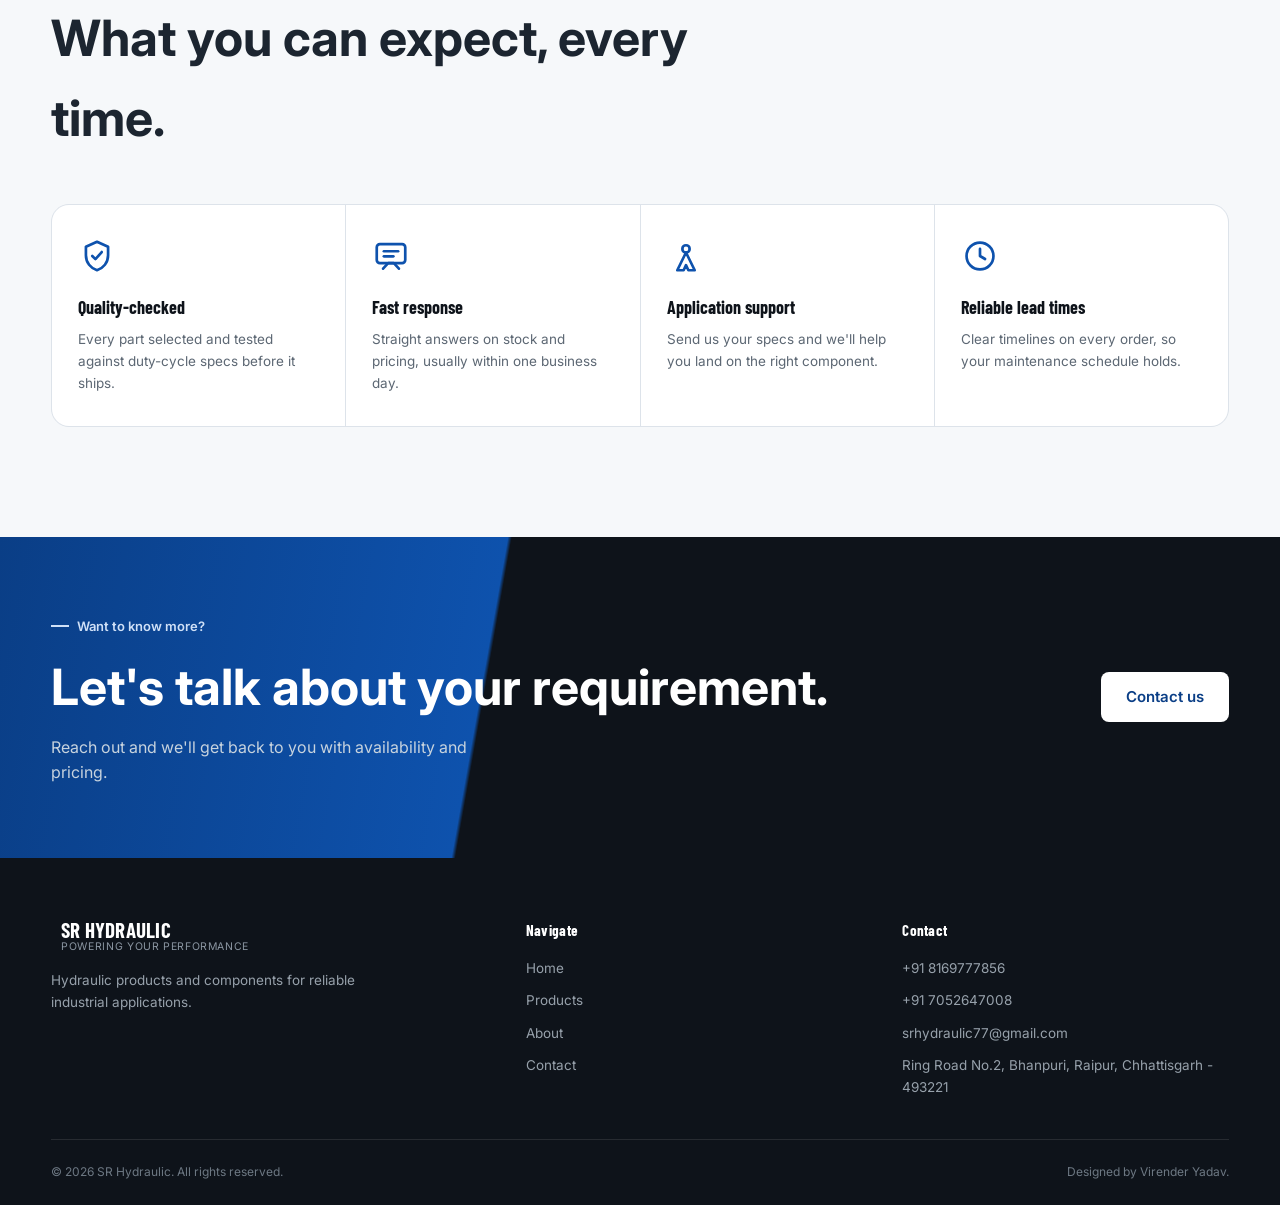
==== commit 51a3461e: "Add files via upload" ====
--- a/about.html
+++ b/about.html
@@ -20,7 +20,7 @@
         <img src="images/logo-mark.png" alt="" class="brand-mark" />
         <span class="brand-text">
           <strong>SR HYDRAULIC</strong>
-          <small>POWERING YOUR PERFORMANCE</small>
+          <small><font color="#0e52ad">POWERING YOUR PERFORMANCE</font></small>
         </span>
       </a>
 
@@ -220,7 +220,7 @@
     </div>
     <div class="container footer-bottom">
       <span>&copy; 2026 SR Hydraulic. All rights reserved.</span>
-      <span>Designed for a fast, responsive web experience.</span>
+      <span>Designed by Virender Yadav.</span>
     </div>
   </footer>
 
--- a/style.css
+++ b/style.css
@@ -134,7 +134,12 @@
 /* ---------- Hero ---------- */
 .hero {
   position: relative;
-  background: var(--navy-950);
+  background-image:
+    linear-gradient(90deg, rgba(14,19,26,0.45) 0%, rgba(14,19,26,0.60) 45%, rgba(14,19,26,0.60) 65%, var(--navy-950) 78%),
+    url('https://images.pexels.com/photos/36532643/pexels-photo-36532643.jpeg?auto=compress&cs=tinysrgb&w=1600');
+  background-size: cover;
+  background-position: center;
+  background-color: var(--navy-950);
   overflow: hidden;
   padding: 84px 0 0;
 }
@@ -157,8 +162,9 @@
 .hero-diagonal {
   position: absolute;
   inset: 0;
-  background: linear-gradient(160deg, var(--blue-600) 0%, var(--blue-700) 46%, var(--navy-800) 46.2%, var(--navy-800) 100%);
+  background: linear-gradient(160deg, rgba(14,82,173,0.8) 0%, rgba(10,62,134,0.8) 46%, rgba(28,37,48,0.8) 46.2%, rgba(28,37,48,0.8) 100%);
   clip-path: polygon(18% 0, 100% 0, 100% 100%, 0% 100%);
+  opacity: 0.95;
 }
 .hero-schematic { position: relative; width: 100%; padding: 56px 34px 0; z-index: 1; }
 .hero-schematic svg { width: 100%; height: auto; }
@@ -335,7 +341,7 @@
    ============================================================ */
 @media (max-width: 1020px) {
   .hero-grid { grid-template-columns: 1fr; }
-  .hero-visual { min-height: 340px; margin-top: 10px; }
+  .hero-visual { display : none; min-height: 340px; margin-top: 10px; }
   .hero-content { padding-bottom: 50px; }
   .about-grid, .contact-grid { grid-template-columns: 1fr; gap: 46px; }
   .about-panel { max-width: 560px; }
@@ -363,7 +369,7 @@
   .hero { padding-top: 56px; }
   .hero-content { padding-bottom: 40px; }
   .hero-actions { flex-direction: column; align-items: stretch; }
-  .hero-diagonal { clip-path: polygon(0 8%, 100% 0, 100% 100%, 0 100%); }
+  .hero-diagonal { display:none; clip-path: polygon(0 8%, 100% 0, 100% 100%, 0 100%); }
 
   .section-heading-row { flex-direction: column; align-items: flex-start; gap: 16px; }
   .products-section, .capabilities-section + .about-section, .about-section, .contact-section { padding: 70px 0; }
@@ -586,6 +592,91 @@
   .map-frame { aspect-ratio: 4 / 5; }
 }
 
+/* ============================================================
+   Product showcase slider (Home) — full-width fading gallery
+   ============================================================ */
+.showcase-section { background: var(--navy-950); }
+.showcase-slider {
+  position: relative;
+  overflow: hidden;
+  height: 560px;
+}
+.showcase-track { position: relative; width: 100%; height: 100%; }
+.showcase-slide {
+  position: absolute;
+  inset: 0;
+  background-size: cover;
+  background-position: center;
+  background-color: var(--navy-950);
+  opacity: 0;
+  visibility: hidden;
+  transition: opacity 900ms ease;
+  display: flex;
+  align-items: center;
+}
+.showcase-slide.is-active { opacity: 1; visibility: visible; }
+.showcase-scrim {
+  position: absolute;
+  inset: 0;
+  background: linear-gradient(90deg, rgba(10,14,20,0.92) 0%, rgba(10,14,20,0.72) 38%, rgba(10,14,20,0.25) 68%, rgba(10,14,20,0.05) 100%);
+}
+.showcase-content { position: relative; max-width: 620px; z-index: 1; }
+.showcase-content .tag-light { color: #7fb0f0; }
+.showcase-content .tag-light::before { background: #7fb0f0; }
+.showcase-content h2 { color: #fff; margin: 14px 0 16px; font-size: clamp(28px, 3.4vw, 42px); }
+.showcase-content p { color: #cddaea; max-width: 46ch; margin-bottom: 26px; }
+
+.showcase-arrow {
+  position: absolute;
+  top: 50%;
+  transform: translateY(-50%);
+  width: 46px;
+  height: 46px;
+  border-radius: 50%;
+  border: 1px solid rgba(255,255,255,0.3);
+  background: rgba(14,19,26,0.45);
+  color: #fff;
+  display: grid;
+  place-items: center;
+  cursor: pointer;
+  z-index: 2;
+  transition: border-color .18s ease, background .18s ease, transform .18s ease;
+}
+.showcase-arrow:hover { border-color: #fff; background: rgba(14,19,26,0.75); }
+.showcase-arrow svg { width: 20px; height: 20px; }
+.showcase-arrow.prev { left: 24px; }
+.showcase-arrow.next { right: 24px; }
+
+.showcase-dots {
+  position: absolute;
+  left: 0;
+  right: 0;
+  bottom: 22px;
+  display: flex;
+  justify-content: center;
+  gap: 10px;
+  z-index: 2;
+}
+.showcase-dot {
+  width: 9px;
+  height: 9px;
+  border-radius: 50%;
+  border: 1px solid rgba(255,255,255,0.55);
+  background: transparent;
+  cursor: pointer;
+  padding: 0;
+  transition: background .18s ease, transform .18s ease, width .18s ease;
+}
+.showcase-dot.is-active { background: var(--blue-500); border-color: var(--blue-500); width: 26px; border-radius: 5px; }
+
+@media (max-width: 860px) {
+  .showcase-slider { height: 620px; }
+  .showcase-content { max-width: 90%; }
+  .showcase-scrim { background: linear-gradient(180deg, rgba(10,14,20,0.35) 0%, rgba(10,14,20,0.88) 62%, rgba(10,14,20,0.96) 100%); }
+  .showcase-content { padding-top: 40vh; }
+  .showcase-arrow { width: 40px; height: 40px; }
+}
+
 @media (prefers-reduced-motion: reduce) {
   * { transition: none !important; }
   html { scroll-behavior: auto; }
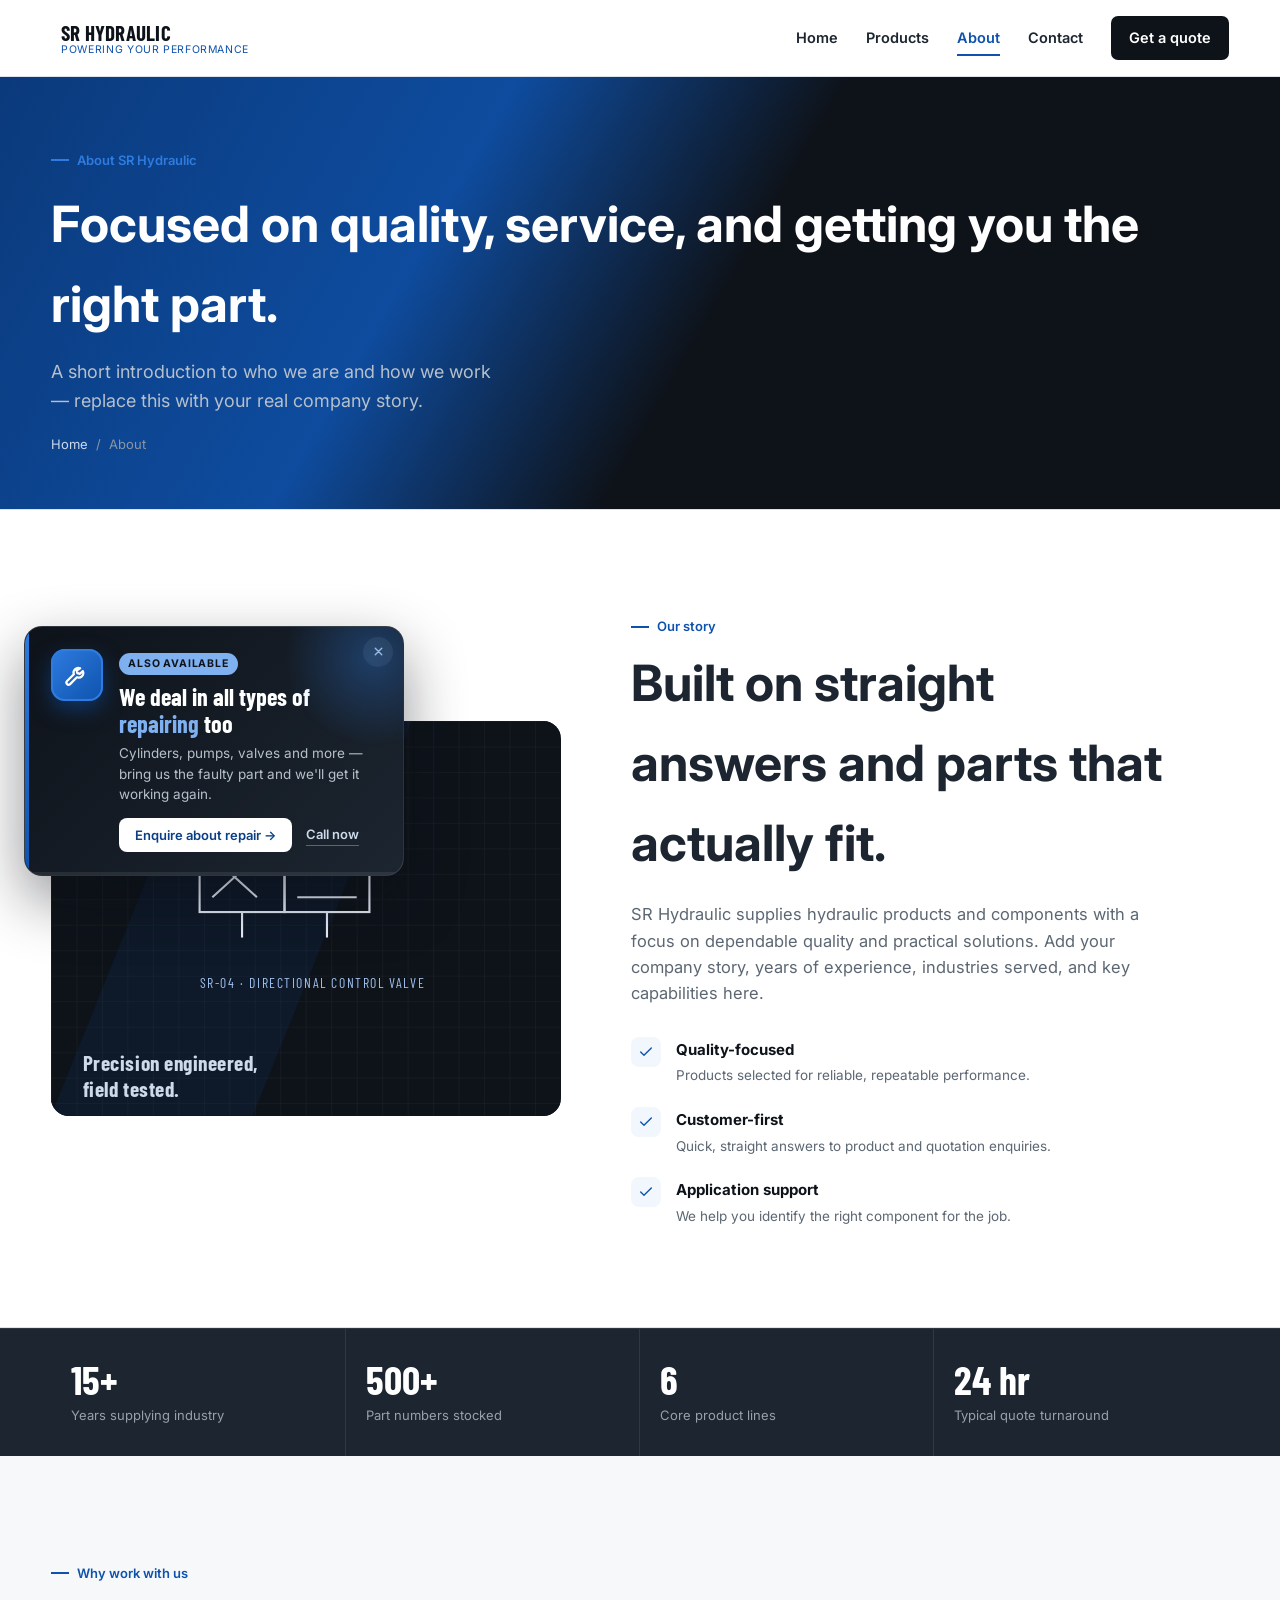
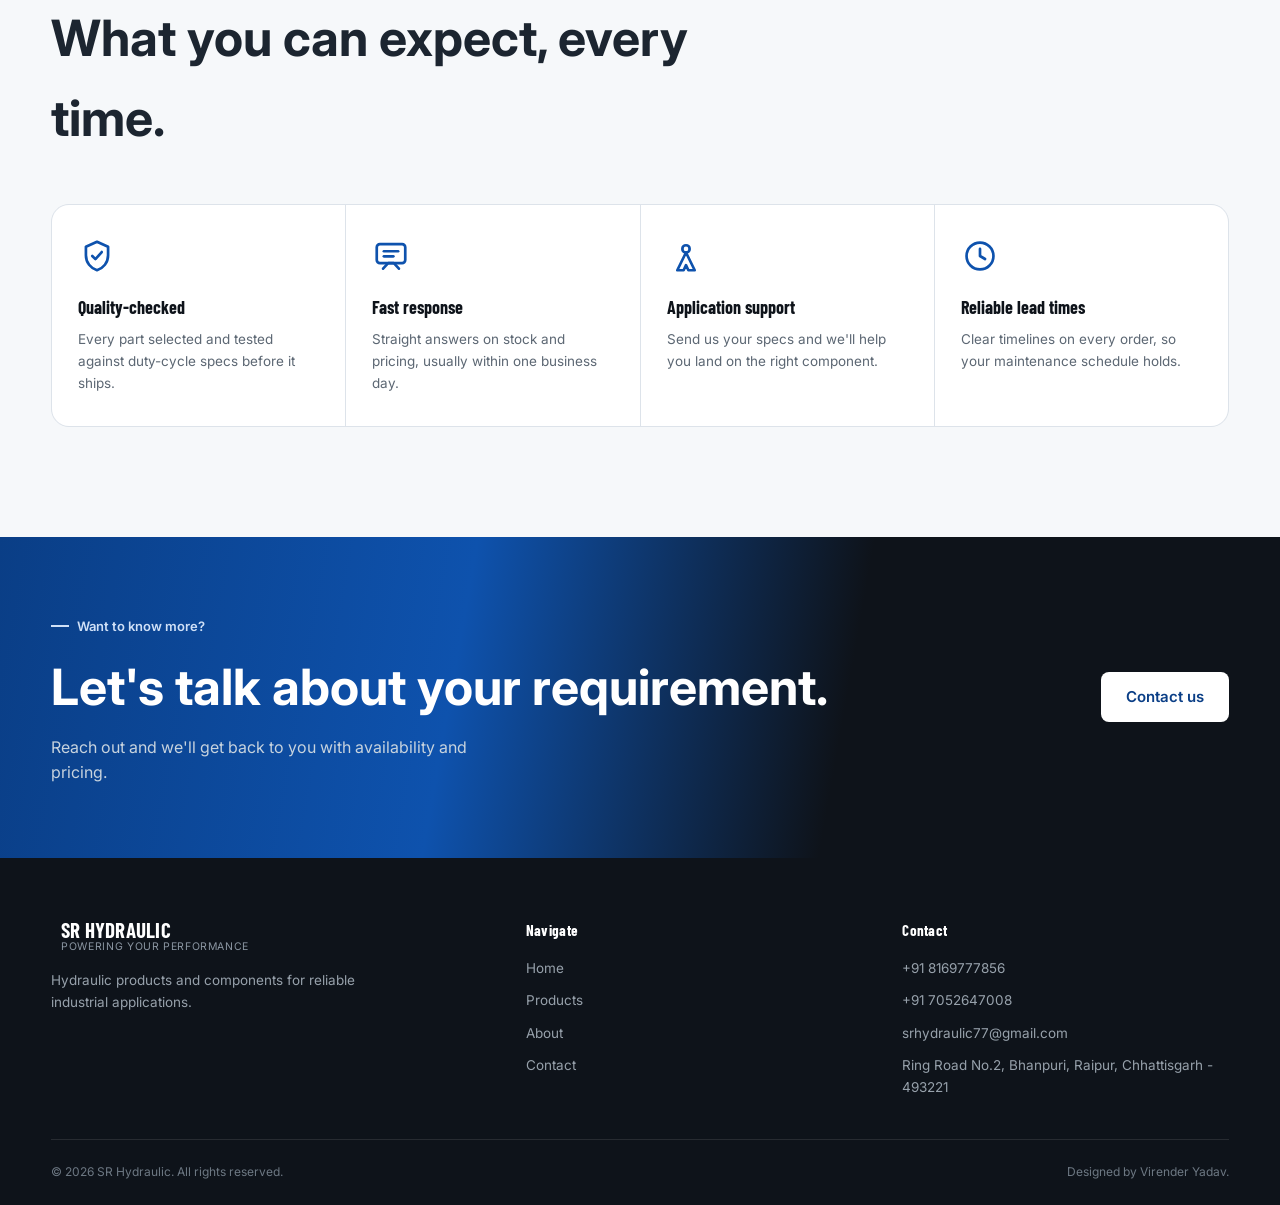
==== commit 7a8afcb9: "Add files via upload" ====
--- a/about.html
+++ b/about.html
@@ -225,5 +225,6 @@
   </footer>
 
   <script src="script.js"></script>
+  <script src="notice.js"></script>
 </body>
 </html>
--- a/style.css
+++ b/style.css
@@ -135,7 +135,7 @@
 .hero {
   position: relative;
   background-image:
-    linear-gradient(90deg, rgba(14,19,26,0.45) 0%, rgba(14,19,26,0.60) 45%, rgba(14,19,26,0.60) 65%, var(--navy-950) 78%),
+    linear-gradient(90deg, rgba(14,19,26,0.45) 0%, rgba(14,19,26,0.60) 45%, rgba(14,19,26,0.60) 65%, var(--navy-950) 100%),
     url('https://images.pexels.com/photos/36532643/pexels-photo-36532643.jpeg?auto=compress&cs=tinysrgb&w=1600');
   background-size: cover;
   background-position: center;
@@ -164,7 +164,7 @@
   inset: 0;
   background: linear-gradient(160deg, rgba(14,82,173,0.8) 0%, rgba(10,62,134,0.8) 46%, rgba(28,37,48,0.8) 46.2%, rgba(28,37,48,0.8) 100%);
   clip-path: polygon(18% 0, 100% 0, 100% 100%, 0% 100%);
-  opacity: 0.95;
+  opacity: 0.85;
 }
 .hero-schematic { position: relative; width: 100%; padding: 56px 34px 0; z-index: 1; }
 .hero-schematic svg { width: 100%; height: auto; }
@@ -282,7 +282,7 @@
 .cta-section {
   position: relative;
   padding: 72px 0;
-  background: linear-gradient(100deg, var(--blue-700) 0%, var(--blue-600) 38%, var(--navy-950) 38.3%, var(--navy-950) 100%);
+  background: linear-gradient(100deg, var(--blue-700) 0%, var(--blue-600) 35.8%, var(--navy-950) 65.5%, var(--navy-950) 100%);
   color: #fff;
   overflow: hidden;
 }
@@ -416,7 +416,7 @@
 .page-hero::before {
   content: '';
   position: absolute; inset: 0;
-  background: linear-gradient(120deg, var(--blue-700) 0%, var(--blue-600) 22%, transparent 22.3%);
+  background: linear-gradient(120deg, var(--blue-700) 0%, var(--blue-600) 34%, transparent 55.5%);
   opacity: 0.9;
 }
 .page-hero .container { position: relative; z-index: 1; }
